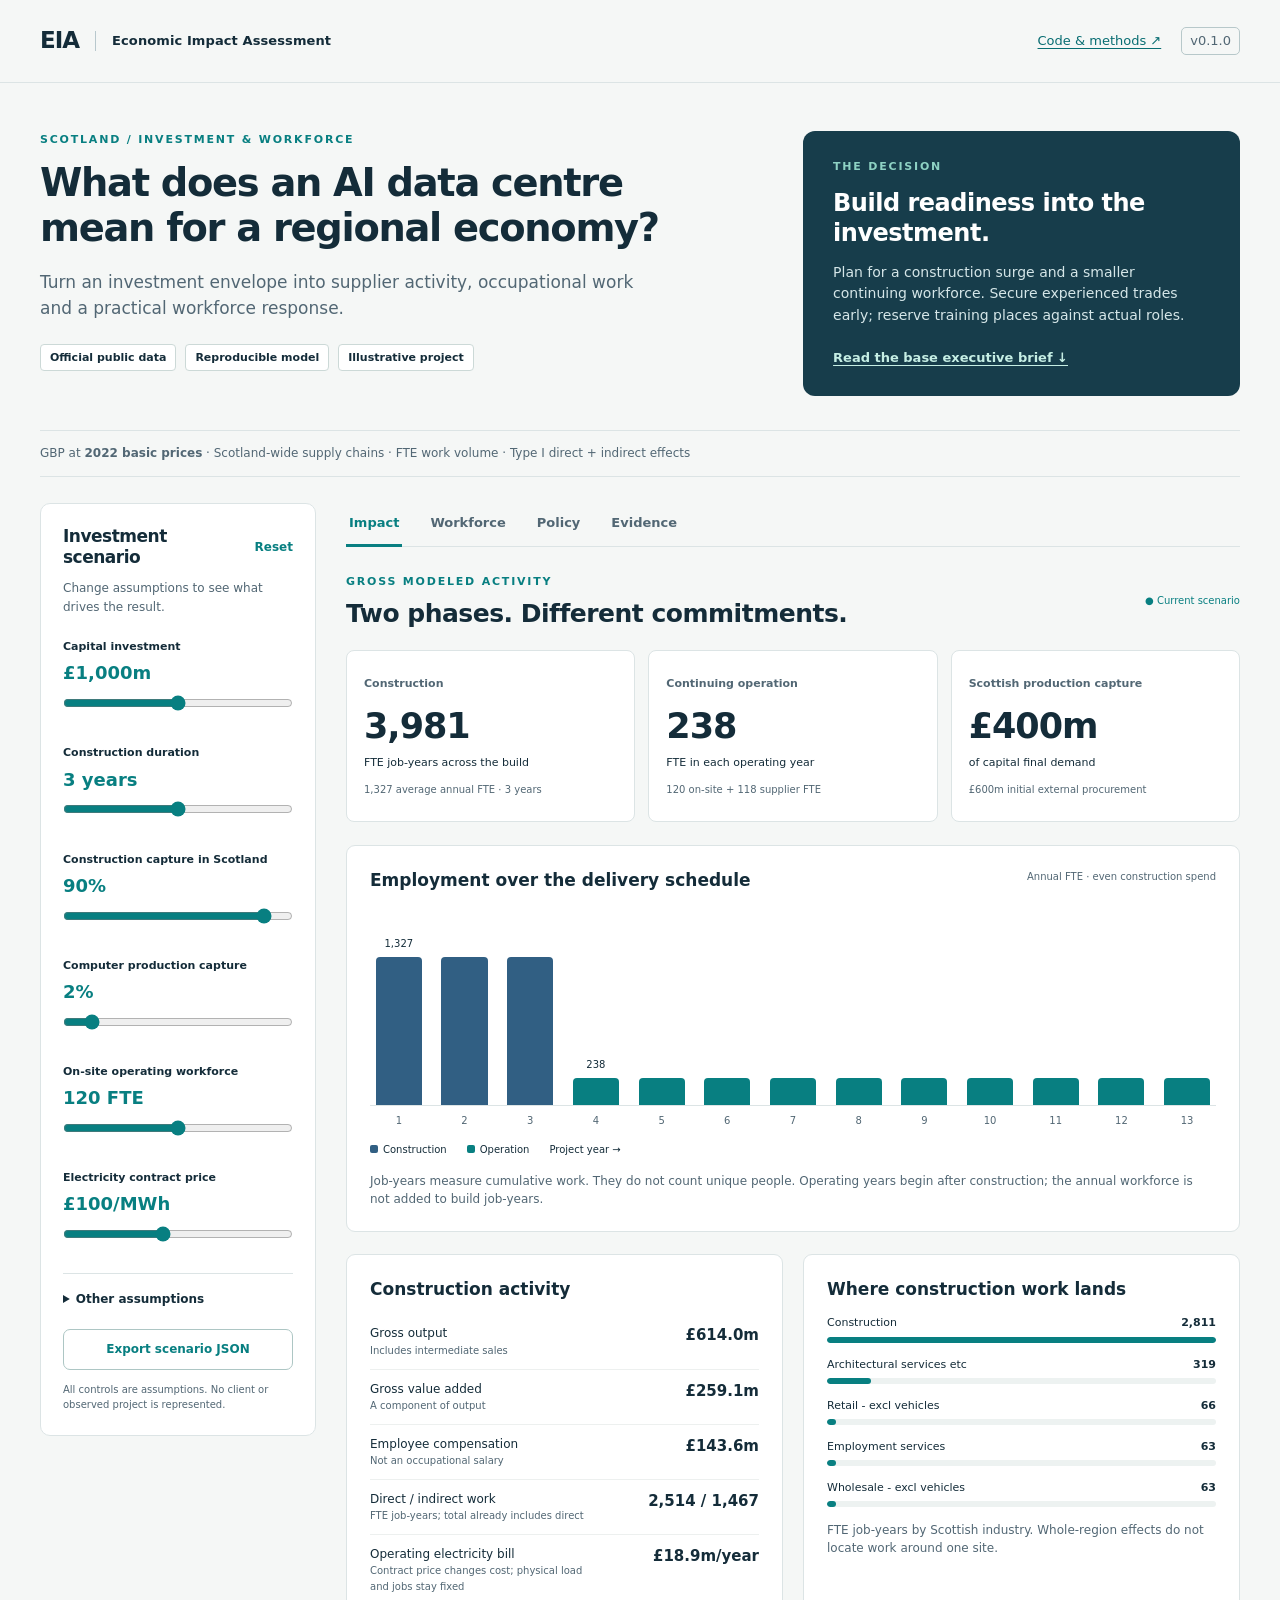
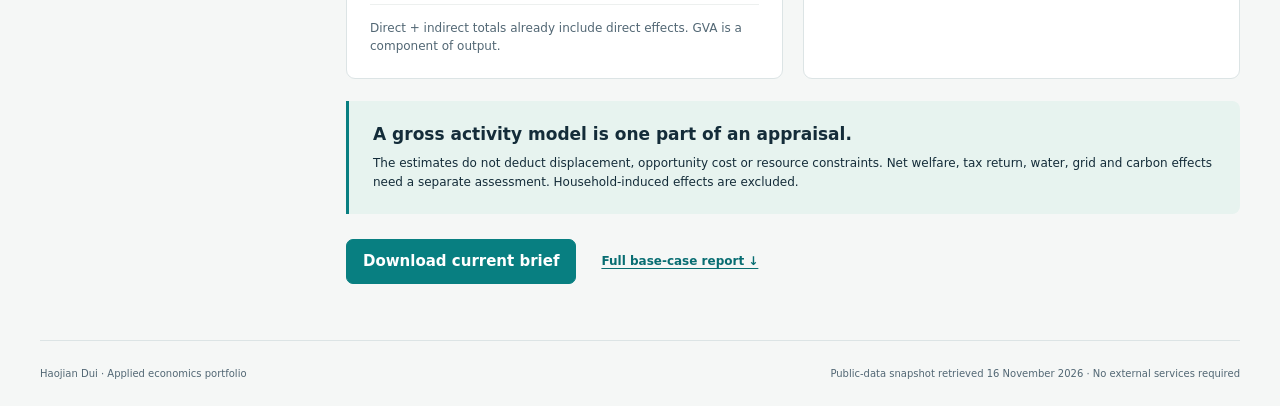
==== site/index.html @ d4bc923f "Build reproducible Scottish economic impact and workforce assessment" ====
<!doctype html>
<html lang="en"><head><meta charset="utf-8"><meta name="viewport" content="width=device-width,initial-scale=1"><meta name="description" content="Reproducible Scottish AI data-centre economic impact and workforce assessment, using official public data."><title>Economic Impact Assessment · Scotland</title><link rel="stylesheet" href="style.css"></head>
<body>
<a class="skip" href="#main">Skip to assessment</a>
<header><a class="brand" href="#">EIA<span>Economic Impact Assessment</span></a><div class="header-links"><a href="https://github.com/JoeDHJ/economic-impact-assessment">Code & methods ↗</a><span class="version">v0.1.0</span></div></header>
<main id="main">
<section class="hero"><div><p class="eyebrow">SCOTLAND / INVESTMENT & WORKFORCE</p><h1>What does an AI data centre<br>mean for a regional economy?</h1><p class="intro">Turn an investment envelope into supplier activity, occupational work and a practical workforce response.</p><div class="badges"><span>Official public data</span><span>Reproducible model</span><span>Illustrative project</span></div></div><aside class="hero-note"><p class="eyebrow">THE DECISION</p><h2>Build readiness into the investment.</h2><p>Plan for a construction surge and a smaller continuing workforce. Secure experienced trades early; reserve training places against actual roles.</p><a href="reports/executive-brief.md" download>Read the base executive brief ↓</a></aside></section>
<div class="context">GBP at <strong>2022 basic prices</strong> · Scotland-wide supply chains · FTE work volume · Type I direct + indirect effects</div>
<div class="layout"><aside class="controls"><div class="control-head"><h2>Investment scenario</h2><button id="reset" class="text-button">Reset</button></div><p>Change assumptions to see what drives the result.</p>
<label for="capital">Capital investment <output id="capital-value"></output></label><input id="capital" type="range" min="0" max="2000" step="50" value="1000">
<label for="years">Construction duration <output id="years-value"></output></label><input id="years" type="range" min="1" max="5" step="1" value="3">
<label for="capture">Construction capture in Scotland <output id="capture-value"></output></label><input id="capture" type="range" min="0" max="100" step="5" value="90">
<label for="equipment">Computer production capture <output id="equipment-value"></output></label><input id="equipment" type="range" min="0" max="20" step="1" value="2">
<label for="onsite">On-site operating workforce <output id="onsite-value"></output></label><input id="onsite" type="range" min="0" max="240" step="10" value="120">
<label for="power">Electricity contract price <output id="power-value"></output></label><input id="power" type="range" min="40" max="180" step="10" value="100">
<details><summary>Other assumptions</summary><p>Capital mix: 38% construction, 50% computers, 7% electrical equipment, 5% engineering. Electrical/engineering capture: 15%/75%.</p><p>20 MW IT load, PUE 1.2, 90% load factor. 80% Scottish electricity capture. £5m other annual procurement; £60,000 on-site compensation per FTE. 85% resident share.</p><p>Physical electricity output is valued at a fixed scenario £100/MWh in 2022 prices for the IO model. Contract-price changes alter the bill only, not physical generation or FTE.</p><p>Construction excludes separately purchased equipment. Capture concerns Scottish production, not supplier invoice address. The CLI accepts the full scenario.</p></details>
<button id="export-scenario" class="secondary">Export scenario JSON</button><small>All controls are assumptions. No client or observed project is represented.</small></aside>
<div class="workspace"><nav class="tabs" aria-label="Assessment views"><button id="tab-impact" class="active" data-view="impact" aria-selected="true">Impact</button><button id="tab-workforce" data-view="workforce" aria-selected="false">Workforce</button><button id="tab-policy" data-view="policy" aria-selected="false">Policy</button><button id="tab-evidence" data-view="evidence" aria-selected="false">Evidence</button></nav>
<section id="impact" class="view" aria-labelledby="tab-impact"><div class="section-title"><div><p class="eyebrow">GROSS MODELED ACTIVITY</p><h2>Two phases. Different commitments.</h2></div><span class="live">● Current scenario</span></div>
<div class="metrics" aria-live="polite"><article><span>Construction</span><strong id="build-jobs"></strong><p>FTE job-years across the build</p><small id="build-annual"></small></article><article><span>Continuing operation</span><strong id="op-jobs"></strong><p>FTE in each operating year</p><small id="op-split"></small></article><article><span>Scottish production capture</span><strong id="retained"></strong><p>of capital final demand</p><small id="external"></small></article></div>
<article class="panel"><div class="panel-heading"><h3>Employment over the delivery schedule</h3><span>Annual FTE · even construction spend</span></div><div id="timeline"></div><p class="chart-note">Job-years measure cumulative work. They do not count unique people. Operating years begin after construction; the annual workforce is not added to build job-years.</p></article>
<div class="two-panels"><article class="panel"><h3>Construction activity</h3><div id="effects"></div><p class="chart-note">Direct + indirect totals already include direct effects. GVA is a component of output.</p></article><article class="panel"><h3>Where construction work lands</h3><div id="industries"></div><p class="chart-note">FTE job-years by Scottish industry. Whole-region effects do not locate work around one site.</p></article></div>
<article class="callout"><h3>A gross activity model is one part of an appraisal.</h3><p>The estimates do not deduct displacement, opportunity cost or resource constraints. Net welfare, tax return, water, grid and carbon effects need a separate assessment. Household-induced effects are excluded.</p></article><div class="actions"><button id="export-brief">Download current brief</button><a href="reports/economic-impact-report.md" download>Full base-case report ↓</a></div></section>
<section id="workforce" class="view" aria-labelledby="tab-workforce" hidden><div class="section-title"><div><p class="eyebrow">OCCUPATIONS & SUPPLY</p><h2>Translate work volume into roles.</h2></div><button id="export-occupations" class="secondary">Download current CSV</button></div><div class="segmented"><button class="active" data-phase="construction">Construction</button><button data-phase="operation">Operation</button></div><p id="occupation-note"></p><div class="table-wrap"><table><caption class="sr-only">Largest occupational demand</caption><thead><tr><th>SOC2020 / Occupation</th><th id="occupation-unit">Annual average FTE</th><th>UK demand context, 2025</th></tr></thead><tbody id="occupations"></tbody></table></div><p class="chart-note" id="coverage"></p><article class="panel"><h3>Selected skills and wage context</h3><p id="wage-reference"></p><div class="table-wrap"><table><thead><tr><th>Linked SOC2020</th><th>Qualitative skill reference</th></tr></thead><tbody id="skill-references"></tbody></table></div><p class="chart-note">Tags are editorial summaries of official England career profiles, with related-role mappings marked. They are not validated skill scores. The linked occupation estimates are exported in occupation_skills.csv.</p></article><article class="panel"><h3>Actual Scottish training channels</h3><p>Modern Apprenticeships · financial year 2025/26</p><div class="table-wrap"><table><thead><tr><th>Framework</th><th>Starts</th><th>In training</th><th>Achievements</th></tr></thead><tbody id="supply"></tbody></table></div><p class="chart-note">Different cohorts. Achievers are generally already employed. These are observed training flows, not spare places or available recruits. They cannot be subtracted from FTE demand to infer a shortage.</p></article><article class="callout"><h3>Investigate trade-specific constraints early.</h3><p>In Scotland's Employer Skills Survey 2024, 60% of skilled-trade vacancies were hard to fill for skill reasons. The measure concerns surveyed vacancies in 2024; it does not quantify a shortage at this hypothetical site.</p><a href="https://www.gov.scot/publications/employer-skills-survey-2024-scotland/pages/skill-shortage-vacancies/">Read the official survey ↗</a></article></section>
<section id="policy" class="view" aria-labelledby="tab-policy" hidden><div class="section-title"><div><p class="eyebrow">DELIVERY OPTIONS</p><h2>Match the response to the deadline.</h2></div></div><p>Independent option scenarios target on-site roles. Costs, seats and project match rates are assumptions; the electrical completion input uses the published achievement/leaver ratio.</p><div id="policies"></div><article class="callout"><h3>Reserve capacity before commissioning.</h3><p>Confirm eligible workers, provider seats, competing projects and shift requirements. The options overlap in target roles and cannot be summed into a combined jobs claim. A training match is not a net additional job or a measured policy effect.</p></article><a href="https://github.com/JoeDHJ/economic-impact-assessment/blob/main/docs/policy-and-supply.md">Policy design and implementation gates ↗</a></section>
<section id="evidence" class="view" aria-labelledby="tab-evidence" hidden><div class="section-title"><div><p class="eyebrow">DATA & METHODS</p><h2>Inspect the chain from source to decision.</h2></div></div><div class="evidence-grid"><article class="panel"><span class="tag">Official estimates</span><h3>Scottish input-output accounts</h3><p>2022 domestic industry-by-industry table, 98 industries; published December 2025. Rows supply, columns purchase. Imports are excluded from domestic coefficients.</p><a href="https://www.gov.scot/publications/input-output-latest/">Source tables ↗</a></article><article class="panel"><span class="tag">Transferred staffing proxy</span><h3>UK occupation × industry</h3><p>Skills England 2025: SOC2020 workers in 18 broad SIC groups. Shares proxy Scottish FTE composition. Detailed industry and local differences remain unresolved.</p><a href="https://explore-education-statistics.service.gov.uk/find-statistics/occupations-in-demand/2025/explore">Staffing source ↗</a></article><article class="panel"><span class="tag">Observed counts</span><h3>Scottish training and skills</h3><p>SDS 2025/26 framework starts, training and achievements; Scottish Employer Skills Survey 2024 recruitment constraints. Provider spare capacity is not observed.</p><a href="https://www.skillsdevelopmentscotland.co.uk/media/josfrdus/modern-apprenticeship-supplementary-tables-quarter-4-2025-26.xlsx">Administrative tables ↗</a></article><article class="panel"><span class="tag">Scenario inputs</span><h3>Investment and operating plan</h3><p>Budget, production capture, duration, power use, on-site jobs and policy costs are explicit assumptions. No future nominal budget is mixed into 2022 prices.</p><button id="export-scenario-2" class="text-button">Download complete inputs ↓</button></article></div><article class="panel"><h3>Validated accounting</h3><p id="validation"></p><p class="formula">x = (I − A)<sup>−1</sup> f &nbsp; · &nbsp; FTE = e′x</p><p>The official Leontief inverse is stored multiplied by 1,000. Direct FTE coefficients are recovered from employment effects divided by employment multipliers. A zero-output tobacco sector has zero transactions and zero coefficients.</p><p>Operating purchases generate supplier activity; 120 base on-site FTE are a separate staffing input. The centre's own output is never multiplied and then added again.</p></article><div class="actions"><a class="button" href="https://github.com/JoeDHJ/economic-impact-assessment#reproduce-the-case">Run independently ↗</a><a href="https://github.com/JoeDHJ/economic-impact-assessment/blob/main/docs/employer-evidence.md">Employer requirements → artifacts ↗</a></div></section>
</div></div>
<footer><span>Haojian Dui · Applied economics portfolio</span><span>Public-data snapshot retrieved 16 November 2026 · No external services required</span></footer>
</main><script src="case-data.js"></script><script src="app.js"></script></body></html>
---- site/style.css ----
:root{--ink:#142c39;--muted:#526774;--line:#dce4e5;--paper:#f5f7f6;--teal:#087f81;--blue:#315f83;--pale:#e7f3ef;--amber:#a26322}*{box-sizing:border-box}body{margin:0;background:var(--paper);color:var(--ink);font:15px/1.55 system-ui,-apple-system,"Segoe UI",sans-serif}a{color:#086d72;text-underline-offset:3px}button,input{font:inherit}button,a{touch-action:manipulation}button{cursor:pointer;border:1px solid var(--teal);background:var(--teal);color:white;border-radius:7px;padding:10px 16px;font-weight:650}button:hover{filter:brightness(.94)}button:focus-visible,a:focus-visible,input:focus-visible,summary:focus-visible{outline:3px solid #c17a2c;outline-offset:3px}header{max-width:1440px;margin:auto;padding:23px 40px;display:flex;align-items:center;justify-content:space-between;border-bottom:1px solid var(--line)}.brand{font-size:23px;font-weight:850;letter-spacing:-1px;text-decoration:none;color:var(--ink);display:flex;align-items:center;gap:16px}.brand span{font-size:13px;letter-spacing:.1px;font-weight:600;padding-left:16px;border-left:1px solid #b8c8cd}.header-links{display:flex;gap:20px;align-items:center;font-size:13px}.version{border:1px solid #b7c8ca;padding:3px 8px;border-radius:5px;color:var(--muted)}main{max-width:1440px;margin:auto;padding:0 40px}.hero{padding:48px 0 34px;display:grid;grid-template-columns:1.6fr 1fr;gap:64px}.eyebrow{font-size:11px;letter-spacing:1.8px;font-weight:750;color:var(--teal);margin:0 0 13px}h1{font-size:clamp(28px,3vw,43px);line-height:1.17;letter-spacing:-1.3px;margin:0 0 18px}h2{font-size:24px;line-height:1.25;letter-spacing:-.5px;margin:0 0 12px}h3{font-size:17px;line-height:1.35;margin:0 0 14px}.intro{color:var(--muted);font-size:17px;max-width:620px;margin:0}.badges{display:flex;gap:9px;flex-wrap:wrap;margin-top:23px}.badges span{font-size:11px;font-weight:650;border:1px solid #ccd9d7;background:white;padding:4px 9px;border-radius:4px}.hero-note{background:#173d4b;color:#fff;border-radius:12px;padding:27px 30px;align-self:start}.hero-note .eyebrow{color:#8ed2c4}.hero-note h2{font-size:24px;max-width:330px}.hero-note p:not(.eyebrow){font-size:14px;color:#d5e6e8;margin-bottom:19px}.hero-note a{color:#c5eee4;font-size:13px;font-weight:650}.context{padding:13px 0;border-top:1px solid var(--line);border-bottom:1px solid var(--line);color:var(--muted);font-size:12px}.layout{display:grid;grid-template-columns:276px minmax(0,1fr);gap:30px;padding-top:26px;align-items:start}.controls{background:#fff;border:1px solid var(--line);padding:22px;border-radius:10px;position:sticky;top:16px}.control-head{display:flex;justify-content:space-between;align-items:center;gap:8px}.control-head h2{font-size:17px;margin:0}.controls p{font-size:12px;color:var(--muted);margin:11px 0 20px}.text-button{border:0;background:none;color:var(--teal);padding:0;font-size:12px}.controls label{display:block;font-size:11px;font-weight:650;margin-top:22px}.controls output{display:block;color:var(--teal);font-size:18px;font-weight:750;margin:4px 0}.controls input{width:100%;accent-color:var(--teal);height:24px;cursor:pointer;margin:0}.controls details{font-size:12px;margin-top:20px;border-top:1px solid var(--line);padding-top:16px}.controls details p{margin:10px 0}.controls summary{font-weight:650;cursor:pointer}.controls small{display:block;color:var(--muted);font-size:10px;margin-top:12px}.controls .secondary{width:100%;font-size:12px;margin-top:20px}.secondary{background:#fff;color:var(--teal);font-size:12px;border-color:#adc6c4}.tabs{display:flex;border-bottom:1px solid var(--line);gap:25px;margin-bottom:26px}.tabs button{border:0;border-radius:0;padding:10px 3px 13px;background:none;color:var(--muted);font-size:13px;position:relative}.tabs button.active{color:var(--teal)}.tabs .active:after{content:"";position:absolute;height:3px;background:var(--teal);bottom:-1px;left:0;right:0}.section-title{display:flex;justify-content:space-between;align-items:center;gap:20px;margin-bottom:21px}.section-title .eyebrow{margin-bottom:8px}.section-title h2{margin:0;font-size:25px}.live{color:var(--teal);font-size:10px;white-space:nowrap}.metrics{display:grid;grid-template-columns:repeat(3,minmax(0,1fr));gap:13px;margin-bottom:23px}.metrics article{padding:20px 17px;border:1px solid var(--line);border-radius:8px;background:#fff;min-height:166px}.metrics span{font-size:11px;font-weight:650;color:var(--muted)}.metrics strong{display:block;font-size:35px;line-height:1.2;letter-spacing:-1px;margin:11px 0 7px}.metrics p{font-size:11px;margin:0 0 6px}.metrics small{font-size:10px;color:var(--muted)}.panel{background:#fff;border:1px solid var(--line);border-radius:9px;padding:23px;margin-bottom:22px}.panel-heading{display:flex;align-items:start;justify-content:space-between;gap:15px}.panel-heading span{font-size:10px;color:var(--muted)}.chart-note{font-size:11px;line-height:1.5;color:var(--muted);margin:14px 0 0}.two-panels{display:grid;grid-template-columns:1fr 1fr;gap:20px}.callout{border-left:3px solid var(--teal);background:var(--pale);padding:22px 24px;margin-bottom:25px;border-radius:0 8px 8px 0}.callout h3{margin-bottom:8px}.callout p,.callout a{font-size:12px;margin:0}.actions{display:flex;align-items:center;gap:25px;flex-wrap:wrap;margin:12px 0 30px}.actions a{font-size:12px;font-weight:650}.button{background:var(--teal);color:white;border-radius:7px;padding:11px 18px;text-decoration:none}.timeline{height:200px;display:flex;gap:8px;align-items:end;padding-top:25px;border-bottom:1px solid var(--line)}.time-col{flex:1;min-width:0;height:100%;display:flex;flex-direction:column;justify-content:end;align-items:center;position:relative}.time-bar{width:80%;max-width:48px;background:var(--teal);border-radius:4px 4px 0 0;min-height:1px;position:relative}.time-bar.build{background:var(--blue)}.time-bar span{font-size:10px;position:absolute;top:-21px;left:50%;transform:translateX(-50%);color:var(--ink)}.year-labels{display:flex;gap:8px}.year-labels span{flex:1;text-align:center;font-size:10px;color:var(--muted);padding-top:7px}.legend{display:flex;gap:20px;font-size:10px;margin-top:14px}.legend b{height:8px;width:8px;display:inline-block;margin-right:5px;background:var(--teal);border-radius:2px}.legend .build{background:var(--blue)}.effect-row{display:grid;grid-template-columns:1.3fr 1fr;gap:10px;border-bottom:1px solid #edf0ef;padding:10px 0;font-size:12px}.effect-row strong{text-align:right;font-size:15px}.effect-row small{display:block;color:var(--muted);font-size:10px}.industry-row{margin:13px 0}.bar-label{display:flex;justify-content:space-between;gap:15px;font-size:11px;margin-bottom:5px}.bar-track{height:6px;background:#edf2f1;border-radius:5px;overflow:hidden}.bar-track span{display:block;height:100%;background:var(--teal);border-radius:5px}.table-wrap{overflow-x:auto}table{width:100%;border-collapse:collapse;font-size:12px;text-align:left}th{font-size:10px;color:var(--muted);font-weight:700;border-bottom:1px solid #b8c9c9;padding:12px 10px 12px 0}td{padding:13px 10px 13px 0;border-bottom:1px solid #e6eceb;vertical-align:top}td:nth-child(2),th:nth-child(2){text-align:right}td:last-child{padding-right:0}.soc{font-size:10px;color:var(--muted);display:block;margin-top:4px}.demand{font-size:10px;white-space:nowrap;padding:3px 6px;background:#edf2f1;border-radius:4px;display:inline-block}.demand.critical{background:#fff0dc;color:#86521d}.segmented{display:flex;gap:4px;margin-bottom:20px}.segmented button{font-size:12px;background:#fff;color:var(--muted);border:1px solid var(--line);padding:7px 12px}.segmented .active{background:var(--ink);color:white}.view>p{font-size:13px;color:var(--muted)}#supply td{font-size:11px}.policy-card{padding:23px;border:1px solid var(--line);border-radius:9px;background:#fff;margin:20px 0}.policy-card .policy-head{display:flex;justify-content:space-between;gap:20px}.policy-card .policy-grid{display:grid;grid-template-columns:repeat(3,1fr);margin:15px 0 10px;gap:15px}.policy-grid strong{display:block;font-size:24px}.policy-grid span{font-size:10px;color:var(--muted)}.policy-card p{font-size:11px;color:var(--muted)}.tag{display:inline-block;background:#e8f2ef;color:#176862;padding:3px 7px;border-radius:4px;font-size:10px;font-weight:650}.tag.late{background:#fff0dc;color:#86521d}.evidence-grid{display:grid;grid-template-columns:1fr 1fr;gap:20px}.evidence-grid .panel{margin:0}.evidence-grid p,.panel>p{font-size:12px;color:var(--muted)}.evidence-grid a{font-size:11px}.evidence-grid h3{margin-top:14px}.evidence-grid{margin-bottom:22px}.formula{font-family:Georgia,serif;font-size:24px!important;background:#edf4f2;color:var(--ink)!important;padding:17px;border-radius:6px}footer{border-top:1px solid var(--line);padding:25px 0;margin-top:26px;display:flex;justify-content:space-between;gap:20px;font-size:10px;color:var(--muted)}[hidden]{display:none!important}.sr-only,.skip:not(:focus){position:absolute;width:1px;height:1px;overflow:hidden;clip:rect(0,0,0,0)}.skip:focus{position:fixed;top:10px;left:10px;background:white;padding:10px;z-index:5}
@media(min-width:1500px){.hero{padding-top:55px}}@media(max-width:1050px){header{padding:20px 25px}main{padding:0 25px}.hero{gap:30px}.layout{grid-template-columns:240px minmax(0,1fr);gap:22px}.metrics{gap:8px}.metrics article{padding:17px 12px}.metrics strong{font-size:29px}.two-panels{grid-template-columns:1fr}.section-title h2{font-size:22px}.live{display:none}}@media(max-width:760px){header{padding:17px 20px}.brand span{display:none}.header-links{gap:10px;font-size:11px}main{padding:0 20px}.hero{grid-template-columns:1fr;padding-top:30px;gap:25px}.hero h1 br{display:none}h1{font-size:34px}.hero-note{padding:24px}.hero-note h2{max-width:none}.context{font-size:10px}.layout{grid-template-columns:1fr;gap:25px}.controls{position:static;padding:20px;display:grid;grid-template-columns:1fr 1fr;column-gap:24px}.control-head,.controls>p,.controls details,.controls .secondary,.controls>small{grid-column:1/-1}.controls label,.controls input{grid-column:1/-1}.controls label{margin-top:16px}.controls output{display:inline;font-size:15px;float:right;margin:0}.tabs{gap:27px}.section-title{align-items:start}.section-title h2{font-size:23px}.metrics{grid-template-columns:1fr}.metrics article{padding:17px 20px;min-height:120px}.metrics strong{font-size:33px}.metrics p{font-size:12px}.panel{padding:20px}.panel-heading{flex-direction:column;gap:0}.timeline{gap:4px;height:170px}.time-bar span{font-size:9px}.year-labels{gap:4px}.evidence-grid{grid-template-columns:1fr}.policy-card .policy-grid{grid-template-columns:1fr 1fr}.policy-card .policy-head{flex-direction:column;gap:0}.section-title .secondary{max-width:110px;padding:7px}.table-wrap table{min-width:460px}footer{flex-direction:column;gap:6px}}
.workspace,.view{min-width:0}.table-wrap{max-width:100%}
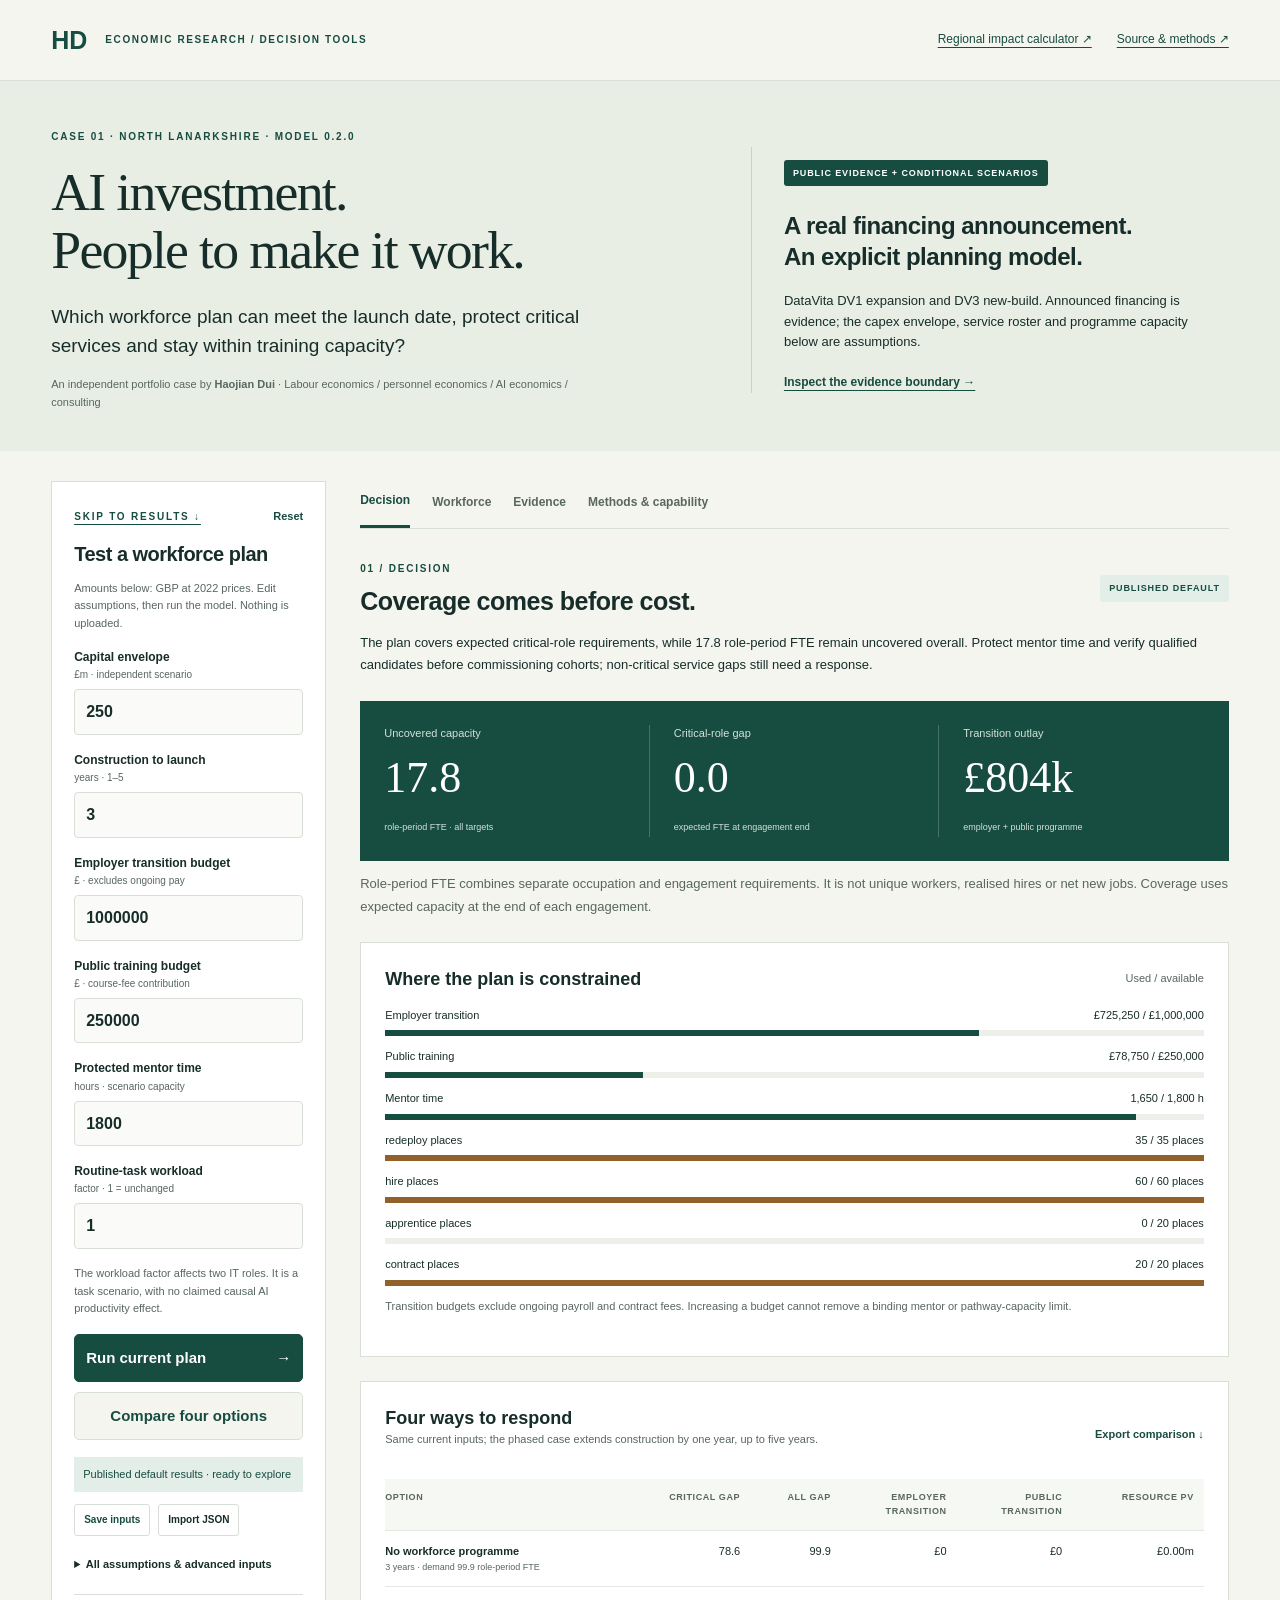
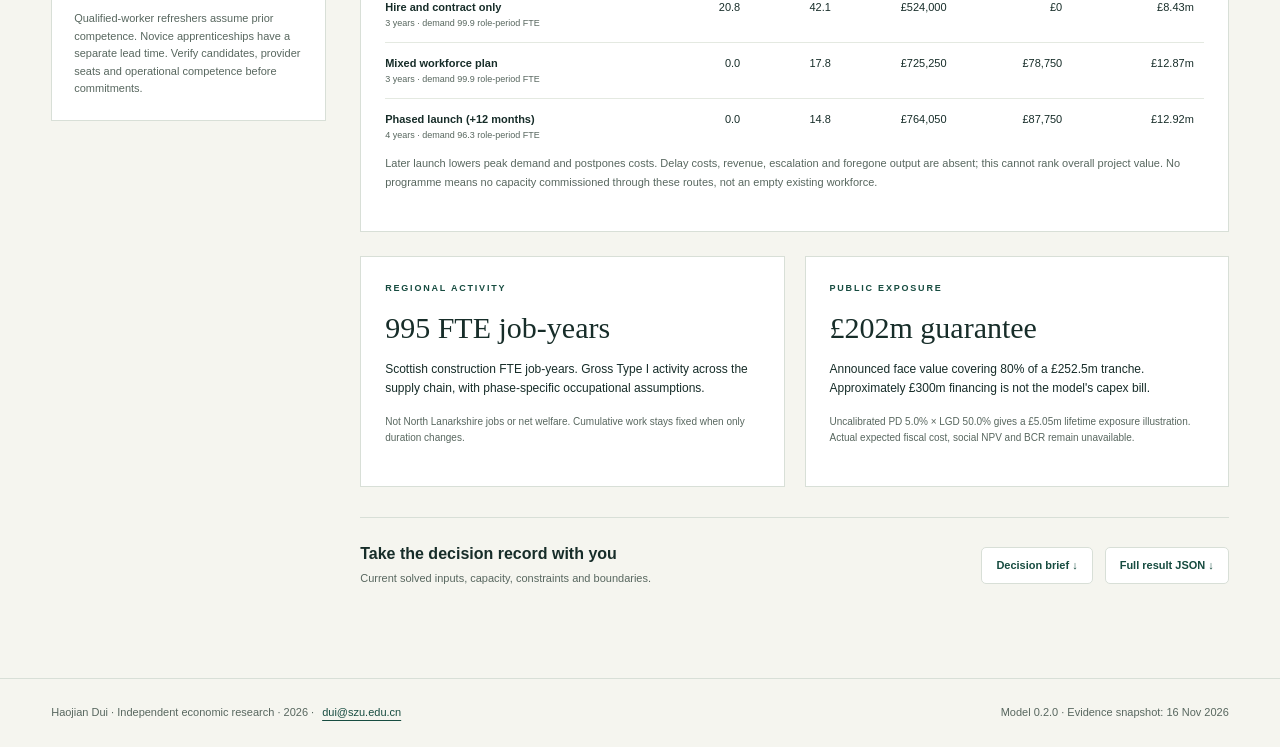
==== commit 864ad225: "Build evidence-led workforce decision workspace for AI investment" ====
--- a/site/index.html
+++ b/site/index.html
@@ -1,29 +1,562 @@
 <!doctype html>
-<html lang="en"><head><meta charset="utf-8"><meta name="viewport" content="width=device-width,initial-scale=1"><meta name="description" content="Reproducible Scottish AI data-centre economic impact and workforce assessment, using official public data."><title>Economic Impact Assessment · Scotland</title><link rel="stylesheet" href="style.css"></head>
-<body>
-<a class="skip" href="#main">Skip to assessment</a>
-<header><a class="brand" href="#">EIA<span>Economic Impact Assessment</span></a><div class="header-links"><a href="https://github.com/JoeDHJ/economic-impact-assessment">Code & methods ↗</a><span class="version">v0.1.0</span></div></header>
-<main id="main">
-<section class="hero"><div><p class="eyebrow">SCOTLAND / INVESTMENT & WORKFORCE</p><h1>What does an AI data centre<br>mean for a regional economy?</h1><p class="intro">Turn an investment envelope into supplier activity, occupational work and a practical workforce response.</p><div class="badges"><span>Official public data</span><span>Reproducible model</span><span>Illustrative project</span></div></div><aside class="hero-note"><p class="eyebrow">THE DECISION</p><h2>Build readiness into the investment.</h2><p>Plan for a construction surge and a smaller continuing workforce. Secure experienced trades early; reserve training places against actual roles.</p><a href="reports/executive-brief.md" download>Read the base executive brief ↓</a></aside></section>
-<div class="context">GBP at <strong>2022 basic prices</strong> · Scotland-wide supply chains · FTE work volume · Type I direct + indirect effects</div>
-<div class="layout"><aside class="controls"><div class="control-head"><h2>Investment scenario</h2><button id="reset" class="text-button">Reset</button></div><p>Change assumptions to see what drives the result.</p>
-<label for="capital">Capital investment <output id="capital-value"></output></label><input id="capital" type="range" min="0" max="2000" step="50" value="1000">
-<label for="years">Construction duration <output id="years-value"></output></label><input id="years" type="range" min="1" max="5" step="1" value="3">
-<label for="capture">Construction capture in Scotland <output id="capture-value"></output></label><input id="capture" type="range" min="0" max="100" step="5" value="90">
-<label for="equipment">Computer production capture <output id="equipment-value"></output></label><input id="equipment" type="range" min="0" max="20" step="1" value="2">
-<label for="onsite">On-site operating workforce <output id="onsite-value"></output></label><input id="onsite" type="range" min="0" max="240" step="10" value="120">
-<label for="power">Electricity contract price <output id="power-value"></output></label><input id="power" type="range" min="40" max="180" step="10" value="100">
-<details><summary>Other assumptions</summary><p>Capital mix: 38% construction, 50% computers, 7% electrical equipment, 5% engineering. Electrical/engineering capture: 15%/75%.</p><p>20 MW IT load, PUE 1.2, 90% load factor. 80% Scottish electricity capture. £5m other annual procurement; £60,000 on-site compensation per FTE. 85% resident share.</p><p>Physical electricity output is valued at a fixed scenario £100/MWh in 2022 prices for the IO model. Contract-price changes alter the bill only, not physical generation or FTE.</p><p>Construction excludes separately purchased equipment. Capture concerns Scottish production, not supplier invoice address. The CLI accepts the full scenario.</p></details>
-<button id="export-scenario" class="secondary">Export scenario JSON</button><small>All controls are assumptions. No client or observed project is represented.</small></aside>
-<div class="workspace"><nav class="tabs" aria-label="Assessment views"><button id="tab-impact" class="active" data-view="impact" aria-selected="true">Impact</button><button id="tab-workforce" data-view="workforce" aria-selected="false">Workforce</button><button id="tab-policy" data-view="policy" aria-selected="false">Policy</button><button id="tab-evidence" data-view="evidence" aria-selected="false">Evidence</button></nav>
-<section id="impact" class="view" aria-labelledby="tab-impact"><div class="section-title"><div><p class="eyebrow">GROSS MODELED ACTIVITY</p><h2>Two phases. Different commitments.</h2></div><span class="live">● Current scenario</span></div>
-<div class="metrics" aria-live="polite"><article><span>Construction</span><strong id="build-jobs"></strong><p>FTE job-years across the build</p><small id="build-annual"></small></article><article><span>Continuing operation</span><strong id="op-jobs"></strong><p>FTE in each operating year</p><small id="op-split"></small></article><article><span>Scottish production capture</span><strong id="retained"></strong><p>of capital final demand</p><small id="external"></small></article></div>
-<article class="panel"><div class="panel-heading"><h3>Employment over the delivery schedule</h3><span>Annual FTE · even construction spend</span></div><div id="timeline"></div><p class="chart-note">Job-years measure cumulative work. They do not count unique people. Operating years begin after construction; the annual workforce is not added to build job-years.</p></article>
-<div class="two-panels"><article class="panel"><h3>Construction activity</h3><div id="effects"></div><p class="chart-note">Direct + indirect totals already include direct effects. GVA is a component of output.</p></article><article class="panel"><h3>Where construction work lands</h3><div id="industries"></div><p class="chart-note">FTE job-years by Scottish industry. Whole-region effects do not locate work around one site.</p></article></div>
-<article class="callout"><h3>A gross activity model is one part of an appraisal.</h3><p>The estimates do not deduct displacement, opportunity cost or resource constraints. Net welfare, tax return, water, grid and carbon effects need a separate assessment. Household-induced effects are excluded.</p></article><div class="actions"><button id="export-brief">Download current brief</button><a href="reports/economic-impact-report.md" download>Full base-case report ↓</a></div></section>
-<section id="workforce" class="view" aria-labelledby="tab-workforce" hidden><div class="section-title"><div><p class="eyebrow">OCCUPATIONS & SUPPLY</p><h2>Translate work volume into roles.</h2></div><button id="export-occupations" class="secondary">Download current CSV</button></div><div class="segmented"><button class="active" data-phase="construction">Construction</button><button data-phase="operation">Operation</button></div><p id="occupation-note"></p><div class="table-wrap"><table><caption class="sr-only">Largest occupational demand</caption><thead><tr><th>SOC2020 / Occupation</th><th id="occupation-unit">Annual average FTE</th><th>UK demand context, 2025</th></tr></thead><tbody id="occupations"></tbody></table></div><p class="chart-note" id="coverage"></p><article class="panel"><h3>Selected skills and wage context</h3><p id="wage-reference"></p><div class="table-wrap"><table><thead><tr><th>Linked SOC2020</th><th>Qualitative skill reference</th></tr></thead><tbody id="skill-references"></tbody></table></div><p class="chart-note">Tags are editorial summaries of official England career profiles, with related-role mappings marked. They are not validated skill scores. The linked occupation estimates are exported in occupation_skills.csv.</p></article><article class="panel"><h3>Actual Scottish training channels</h3><p>Modern Apprenticeships · financial year 2025/26</p><div class="table-wrap"><table><thead><tr><th>Framework</th><th>Starts</th><th>In training</th><th>Achievements</th></tr></thead><tbody id="supply"></tbody></table></div><p class="chart-note">Different cohorts. Achievers are generally already employed. These are observed training flows, not spare places or available recruits. They cannot be subtracted from FTE demand to infer a shortage.</p></article><article class="callout"><h3>Investigate trade-specific constraints early.</h3><p>In Scotland's Employer Skills Survey 2024, 60% of skilled-trade vacancies were hard to fill for skill reasons. The measure concerns surveyed vacancies in 2024; it does not quantify a shortage at this hypothetical site.</p><a href="https://www.gov.scot/publications/employer-skills-survey-2024-scotland/pages/skill-shortage-vacancies/">Read the official survey ↗</a></article></section>
-<section id="policy" class="view" aria-labelledby="tab-policy" hidden><div class="section-title"><div><p class="eyebrow">DELIVERY OPTIONS</p><h2>Match the response to the deadline.</h2></div></div><p>Independent option scenarios target on-site roles. Costs, seats and project match rates are assumptions; the electrical completion input uses the published achievement/leaver ratio.</p><div id="policies"></div><article class="callout"><h3>Reserve capacity before commissioning.</h3><p>Confirm eligible workers, provider seats, competing projects and shift requirements. The options overlap in target roles and cannot be summed into a combined jobs claim. A training match is not a net additional job or a measured policy effect.</p></article><a href="https://github.com/JoeDHJ/economic-impact-assessment/blob/main/docs/policy-and-supply.md">Policy design and implementation gates ↗</a></section>
-<section id="evidence" class="view" aria-labelledby="tab-evidence" hidden><div class="section-title"><div><p class="eyebrow">DATA & METHODS</p><h2>Inspect the chain from source to decision.</h2></div></div><div class="evidence-grid"><article class="panel"><span class="tag">Official estimates</span><h3>Scottish input-output accounts</h3><p>2022 domestic industry-by-industry table, 98 industries; published December 2025. Rows supply, columns purchase. Imports are excluded from domestic coefficients.</p><a href="https://www.gov.scot/publications/input-output-latest/">Source tables ↗</a></article><article class="panel"><span class="tag">Transferred staffing proxy</span><h3>UK occupation × industry</h3><p>Skills England 2025: SOC2020 workers in 18 broad SIC groups. Shares proxy Scottish FTE composition. Detailed industry and local differences remain unresolved.</p><a href="https://explore-education-statistics.service.gov.uk/find-statistics/occupations-in-demand/2025/explore">Staffing source ↗</a></article><article class="panel"><span class="tag">Observed counts</span><h3>Scottish training and skills</h3><p>SDS 2025/26 framework starts, training and achievements; Scottish Employer Skills Survey 2024 recruitment constraints. Provider spare capacity is not observed.</p><a href="https://www.skillsdevelopmentscotland.co.uk/media/josfrdus/modern-apprenticeship-supplementary-tables-quarter-4-2025-26.xlsx">Administrative tables ↗</a></article><article class="panel"><span class="tag">Scenario inputs</span><h3>Investment and operating plan</h3><p>Budget, production capture, duration, power use, on-site jobs and policy costs are explicit assumptions. No future nominal budget is mixed into 2022 prices.</p><button id="export-scenario-2" class="text-button">Download complete inputs ↓</button></article></div><article class="panel"><h3>Validated accounting</h3><p id="validation"></p><p class="formula">x = (I − A)<sup>−1</sup> f &nbsp; · &nbsp; FTE = e′x</p><p>The official Leontief inverse is stored multiplied by 1,000. Direct FTE coefficients are recovered from employment effects divided by employment multipliers. A zero-output tobacco sector has zero transactions and zero coefficients.</p><p>Operating purchases generate supplier activity; 120 base on-site FTE are a separate staffing input. The centre's own output is never multiplied and then added again.</p></article><div class="actions"><a class="button" href="https://github.com/JoeDHJ/economic-impact-assessment#reproduce-the-case">Run independently ↗</a><a href="https://github.com/JoeDHJ/economic-impact-assessment/blob/main/docs/employer-evidence.md">Employer requirements → artifacts ↗</a></div></section>
-</div></div>
-<footer><span>Haojian Dui · Applied economics portfolio</span><span>Public-data snapshot retrieved 16 November 2026 · No external services required</span></footer>
-</main><script src="case-data.js"></script><script src="app.js"></script></body></html>
+<html lang="en">
+  <head>
+    <meta charset="utf-8" />
+    <meta name="viewport" content="width=device-width,initial-scale=1" />
+    <meta
+      name="description"
+      content="An evidence-led AI infrastructure workforce decision case by economist Haojian Dui."
+    />
+    <title>AI Investment & Workforce | Haojian Dui</title>
+    <link rel="stylesheet" href="workspace.css" />
+  </head>
+  <body>
+    <a class="skip" href="#main">Skip to results</a>
+    <header>
+      <a class="brand" href="./"
+        >HD <span>ECONOMIC RESEARCH / DECISION TOOLS</span></a
+      >
+      <div class="header-links">
+        <a href="impact.html">Regional impact calculator ↗</a
+        ><a href="https://github.com/JoeDHJ/economic-impact-assessment"
+          >Source & methods ↗</a
+        >
+      </div>
+    </header>
+    <section class="hero">
+      <div>
+        <p class="eyebrow">CASE 01 · NORTH LANARKSHIRE · MODEL 0.2.0</p>
+        <h1>AI investment.<br />People to make it work.</h1>
+        <p class="intro">
+          Which workforce plan can meet the launch date, protect critical
+          services and stay within training capacity?
+        </p>
+        <p class="byline">
+          An independent portfolio case by <strong>Haojian Dui</strong> · Labour
+          economics / personnel economics / AI economics / consulting
+        </p>
+      </div>
+      <aside class="case-note">
+        <span class="pill">PUBLIC EVIDENCE + CONDITIONAL SCENARIOS</span>
+        <h2>A real financing announcement.<br />An explicit planning model.</h2>
+        <p>
+          DataVita DV1 expansion and DV3 new-build. Announced financing is
+          evidence; the capex envelope, service roster and programme capacity
+          below are assumptions.
+        </p>
+        <a href="#evidence" data-go="evidence"
+          >Inspect the evidence boundary →</a
+        >
+      </aside>
+    </section>
+    <div class="layout">
+      <aside class="controls" aria-label="Scenario inputs">
+        <div class="control-title">
+          <a class="eyebrow" href="#main">SKIP TO RESULTS ↓</a
+          ><button id="reset" class="text-button">Reset</button>
+        </div>
+        <h2>Test a workforce plan</h2>
+        <p class="small">
+          Amounts below: GBP at 2022 prices. Edit assumptions, then run the
+          model. Nothing is uploaded.
+        </p>
+        <form id="inputs">
+          <label
+            >Capital envelope <span>£m · independent scenario</span
+            ><input
+              id="capital"
+              type="number"
+              min="0"
+              max="100000"
+              step="any"
+              required /></label
+          ><label
+            >Construction to launch <span>years · 1–5</span
+            ><input
+              id="years"
+              type="number"
+              min="1"
+              max="5"
+              step="1"
+              required /></label
+          ><label
+            >Employer transition budget <span>£ · excludes ongoing pay</span
+            ><input
+              id="employer"
+              type="number"
+              min="0"
+              max="100000000"
+              step="any"
+              required /></label
+          ><label
+            >Public training budget <span>£ · course-fee contribution</span
+            ><input
+              id="public"
+              type="number"
+              min="0"
+              max="100000000"
+              step="any"
+              required /></label
+          ><label
+            >Protected mentor time <span>hours · scenario capacity</span
+            ><input
+              id="mentor"
+              type="number"
+              min="0"
+              max="1000000"
+              step="any"
+              required /></label
+          ><label
+            >Routine-task workload <span>factor · 1 = unchanged</span
+            ><input
+              id="routine"
+              type="number"
+              min="0.25"
+              max="2"
+              step="any"
+              required
+          /></label>
+          <p class="small">
+            The workload factor affects two IT roles. It is a task scenario,
+            with no claimed causal AI productivity effect.
+          </p>
+          <button id="run" type="submit" class="primary">
+            Run current plan <span>→</span></button
+          ><button id="compare" type="button" class="secondary">
+            Compare four options
+          </button>
+        </form>
+        <p id="status" role="status" aria-live="polite">
+          Published default results · ready to explore
+        </p>
+        <div class="file-actions">
+          <button id="save">Save inputs</button
+          ><label class="file-button" for="import">Import JSON</label
+          ><input
+            type="file"
+            id="import"
+            accept=".json,application/json"
+            hidden
+          />
+        </div>
+        <details>
+          <summary>All assumptions & advanced inputs</summary>
+          <p class="small">
+            Edit the complete schema: tasks, wages, phase shares, success,
+            attrition and capacities. Validate when applying.
+          </p>
+          <textarea
+            id="advanced"
+            aria-label="Complete workforce assumptions JSON"
+            spellcheck="false"
+          ></textarea
+          ><button id="apply">Apply complete inputs</button>
+        </details>
+        <p class="small footer-note">
+          Qualified-worker refreshers assume prior competence. Novice
+          apprenticeships have a separate lead time. Verify candidates, provider
+          seats and operational competence before commitments.
+        </p>
+      </aside>
+      <main id="main">
+        <nav class="tabs" aria-label="Analysis views">
+          <button data-view="decision" aria-current="page">Decision</button
+          ><button data-view="workforce">Workforce</button
+          ><button data-view="evidence">Evidence</button
+          ><button data-view="method">Methods & capability</button>
+        </nav>
+        <section id="decision" class="view">
+          <div class="section-heading">
+            <div>
+              <p class="eyebrow">01 / DECISION</p>
+              <h2>Coverage comes before cost.</h2>
+            </div>
+            <span id="result-label" class="pill light">PUBLISHED DEFAULT</span>
+          </div>
+          <p id="recommendation" class="recommendation"></p>
+          <div class="metrics">
+            <article>
+              <span>Uncovered capacity</span><strong id="gap">—</strong
+              ><small>role-period FTE · all targets</small>
+            </article>
+            <article>
+              <span>Critical-role gap</span><strong id="critical">—</strong
+              ><small>expected FTE at engagement end</small>
+            </article>
+            <article>
+              <span>Transition outlay</span><strong id="cost">—</strong
+              ><small>employer + public programme</small>
+            </article>
+          </div>
+          <p class="boundary">
+            Role-period FTE combines separate occupation and engagement
+            requirements. It is not unique workers, realised hires or net new
+            jobs. Coverage uses expected capacity at the end of each engagement.
+          </p>
+          <div class="panel">
+            <div class="section-heading">
+              <h3>Where the plan is constrained</h3>
+              <span class="small">Used / available</span>
+            </div>
+            <div id="resources"></div>
+            <p class="small">
+              Transition budgets exclude ongoing payroll and contract fees.
+              Increasing a budget cannot remove a binding mentor or
+              pathway-capacity limit.
+            </p>
+          </div>
+          <div class="panel">
+            <div class="section-heading">
+              <div>
+                <h3>Four ways to respond</h3>
+                <p id="comparison-note" class="small"></p>
+              </div>
+              <button id="export-options" class="text-button">
+                Export comparison ↓
+              </button>
+            </div>
+            <div class="table-scroll">
+              <table>
+                <caption class="sr-only">
+                  Conditional options; gaps in role-period FTE, costs in GBP
+                  2022
+                </caption>
+                <thead>
+                  <tr>
+                    <th>Option</th>
+                    <th>Critical gap</th>
+                    <th>All gap</th>
+                    <th>Employer<br />transition</th>
+                    <th>Public<br />transition</th>
+                    <th>Resource PV</th>
+                  </tr>
+                </thead>
+                <tbody id="options"></tbody>
+              </table>
+            </div>
+            <p class="boundary">
+              Later launch lowers peak demand and postpones costs. Delay costs,
+              revenue, escalation and foregone output are absent; this cannot
+              rank overall project value. No programme means no capacity
+              commissioned through these routes, not an empty existing
+              workforce.
+            </p>
+          </div>
+          <div class="ledger-grid">
+            <article class="panel">
+              <p class="eyebrow">REGIONAL ACTIVITY</p>
+              <h3 id="jobyears">—</h3>
+              <p>
+                Scottish construction FTE job-years. Gross Type I activity
+                across the supply chain, with phase-specific occupational
+                assumptions.
+              </p>
+              <p class="small">
+                Not North Lanarkshire jobs or net welfare. Cumulative work stays
+                fixed when only duration changes.
+              </p>
+            </article>
+            <article class="panel">
+              <p class="eyebrow">PUBLIC EXPOSURE</p>
+              <h3>£202m guarantee</h3>
+              <p>
+                Announced face value covering 80% of a £252.5m tranche.
+                Approximately £300m financing is not the model's capex bill.
+              </p>
+              <p id="guarantee" class="small"></p>
+            </article>
+          </div>
+          <div class="exports">
+            <div>
+              <h3>Take the decision record with you</h3>
+              <p class="small">
+                Current solved inputs, capacity, constraints and boundaries.
+              </p>
+            </div>
+            <button id="export-report">Decision brief ↓</button
+            ><button id="export-result">Full result JSON ↓</button>
+          </div>
+        </section>
+        <section id="workforce" class="view" hidden>
+          <div class="section-heading">
+            <div>
+              <p class="eyebrow">02 / WORKFORCE</p>
+              <h2>Tasks, timing and retained capacity.</h2>
+            </div>
+          </div>
+          <div class="panel">
+            <h3>Construction demand by month</h3>
+            <p class="small">
+              Scottish annualised FTE, including suppliers. Occupations within
+              construction vary by assumed phase; totals reconcile to cumulative
+              IO work.
+            </p>
+            <div id="chart"></div>
+            <div id="phase-key" class="phase-key"></div>
+          </div>
+          <div class="panel">
+            <div class="section-heading">
+              <h3>Operating service roster</h3>
+              <button id="export-roster" class="text-button">
+                Export roster ↓
+              </button>
+            </div>
+            <p id="roster-note" class="small"></p>
+            <div class="table-scroll">
+              <table>
+                <caption class="sr-only">
+                  Task-based service roster scenario
+                </caption>
+                <thead>
+                  <tr>
+                    <th>Role / SOC2020</th>
+                    <th>24/7 posts</th>
+                    <th>Day posts</th>
+                    <th>Coverage h/yr</th>
+                    <th>Service FTE</th>
+                  </tr>
+                </thead>
+                <tbody id="roster"></tbody>
+              </table>
+            </div>
+          </div>
+          <div class="panel">
+            <div class="section-heading">
+              <h3>Role gaps & readiness</h3>
+              <button id="export-gaps" class="text-button">
+                Export gaps ↓
+              </button>
+            </div>
+            <div class="table-scroll">
+              <table>
+                <caption class="sr-only">
+                  Required and expected retained capacity by role and period
+                </caption>
+                <thead>
+                  <tr>
+                    <th>Role / period</th>
+                    <th>Ready month</th>
+                    <th>Required</th>
+                    <th>End capacity</th>
+                    <th>Gap</th>
+                  </tr>
+                </thead>
+                <tbody id="roles"></tbody>
+              </table>
+            </div>
+          </div>
+          <div class="panel">
+            <div class="section-heading">
+              <h3>Commissioned pathway cohorts</h3>
+              <button id="export-allocations" class="text-button">
+                Export allocation ↓
+              </button>
+            </div>
+            <div class="table-scroll">
+              <table>
+                <caption class="sr-only">
+                  Integer pathway places selected by the solver
+                </caption>
+                <thead>
+                  <tr>
+                    <th>Role / route</th>
+                    <th>Places</th>
+                    <th>Start month</th>
+                    <th>Ready month</th>
+                    <th>End FTE</th>
+                  </tr>
+                </thead>
+                <tbody id="allocations"></tbody>
+              </table>
+            </div>
+            <p class="boundary">
+              Cohorts are disjoint programme allocations; no cross-phase
+              recycling is assumed. Matches and retention are planning rates.
+              Security, cleaning and vendor equipment services are outside the
+              roster. Contractor costs are not recirculated as extra IO
+              procurement.
+            </p>
+            <button id="export-retention">Export retention coverage ↓</button
+            ><button id="export-months">Export monthly occupations ↓</button>
+          </div>
+        </section>
+        <section id="evidence" class="view" hidden>
+          <p class="eyebrow">03 / EVIDENCE</p>
+          <h2>What we know. What needs verification.</h2>
+          <p>
+            Public disclosures anchor the case. Assumptions complete the
+            decision problem; they do not become observations when the model
+            runs.
+          </p>
+          <div class="panel">
+            <h3>Project claim register</h3>
+            <div id="claims"></div>
+          </div>
+          <div class="panel">
+            <h3>North Lanarkshire labour-market context</h3>
+            <p class="boundary">
+              Resident stocks are not available applicants. Workplace jobs are a
+              different population. Pay is nominal 2025 GBP; model costs use
+              separate 2022 assumptions. Suppressed values remain missing.
+            </p>
+            <div class="table-scroll">
+              <table>
+                <caption class="sr-only">
+                  Selected official local observations
+                </caption>
+                <thead>
+                  <tr>
+                    <th>Observation</th>
+                    <th>Value / unit</th>
+                    <th>Period</th>
+                    <th>Population / source</th>
+                  </tr>
+                </thead>
+                <tbody id="local-data"></tbody>
+              </table>
+            </div>
+            <button id="export-local">Export official context CSV ↓</button>
+          </div>
+          <div class="panel">
+            <h3>Evidence needed before commitment</h3>
+            <ol>
+              <li>Capex bill, supplier origin, baseline and phasing.</li>
+              <li>
+                Employer roster, incumbent competencies and vendor
+                responsibilities.
+              </li>
+              <li>
+                Qualified applicant pools, provider spare places and protected
+                mentor time.
+              </li>
+              <li>
+                Observed retention, substitution and training outcomes with a
+                credible comparison.
+              </li>
+              <li>
+                Project cash flows and calibrated guarantee risk before
+                fiscal-return claims.
+              </li>
+            </ol>
+          </div>
+        </section>
+        <section id="method" class="view" hidden>
+          <p class="eyebrow">04 / METHOD & CAPABILITY</p>
+          <h2>An inspectable chain of reasoning.</h2>
+          <div class="method-chain">
+            <article>
+              <span>01</span>
+              <h3>Frame the decision</h3>
+              <p>
+                Define the financed package, baseline, deadlines and evidence
+                gaps.
+              </p>
+            </article>
+            <article>
+              <span>02</span>
+              <h3>Translate demand</h3>
+              <p>Scottish IO → phased occupational proxy → task coverage.</p>
+            </article>
+            <article>
+              <span>03</span>
+              <h3>Allocate under limits</h3>
+              <p>
+                Integer cohorts, qualification leads, retention, mentoring and
+                payer budgets.
+              </p>
+            </article>
+            <article>
+              <span>04</span>
+              <h3>Expose trade-offs</h3>
+              <p>
+                Critical gaps first, total gaps second, resource cost third.
+                Export residuals.
+              </p>
+            </article>
+          </div>
+          <div class="panel">
+            <h3>Economic interpretation</h3>
+            <p>
+              The task approach asks which human responsibilities change with a
+              routine-workload assumption. Personnel economics enters through
+              skill readiness, training investment, attrition, mentor
+              opportunity cost and the make-or-buy margin. Local stocks
+              discipline context; they do not identify labour supply to this
+              project.
+            </p>
+            <p>
+              IO is a fixed-coefficient gross activity model. Programme
+              allocation is deterministic conditional optimisation. Neither
+              identifies a causal AI or training effect. A causal extension
+              needs treatment assignment, observed outcomes and a credible
+              comparison design.
+            </p>
+            <h3>Three ledgers, three questions</h3>
+            <ul>
+              <li>
+                <strong>Regional activity:</strong> Scottish production and work
+                associated with the assumed spend.
+              </li>
+              <li>
+                <strong>Employer resources:</strong> transition and expected
+                ongoing service costs.
+              </li>
+              <li>
+                <strong>Public programme:</strong> training capacity supported
+                per pound. Guarantee exposure stays separate.
+              </li>
+            </ul>
+            <p>
+              No social NPV or benefit-cost ratio is reported without benefit,
+              additionality and opportunity-cost evidence.
+            </p>
+          </div>
+          <div class="panel">
+            <h3>Professional implementation</h3>
+            <p>
+              Python/SciPy and browser/HiGHS WebAssembly solve the same
+              three-stage mixed-integer model. The local browser solver runs in
+              a worker. A 15-second limit applies per optimisation stage;
+              unfinished solves return errors instead of optimality claims. MILP
+              has exponential worst-case complexity.
+            </p>
+            <p id="solver-note" class="small"></p>
+            <p>
+              Import, save and validate all inputs. Downloads describe the
+              current solved case. Published default comparisons are marked
+              separately after single-case changes.
+            </p>
+            <a href="reports/capability-and-interview.md"
+              >Capability map & interview demonstration →</a
+            ><br /><a href="reports/workforce-methodology.md"
+              >Equations, assumptions & evaluation extension →</a
+            ><br /><a href="reports/owner-rehearsal.md"
+              >Owner rehearsal: explain, alter and defend →</a
+            >
+          </div>
+          <div class="panel">
+            <h3>Bounded independent work</h3>
+            <p>
+              This demonstrates analytical implementation and decision
+              communication. It does not claim commissioned consulting
+              experience, observed employer outcomes, measured training
+              effectiveness or operational staffing approval.
+            </p>
+            <a href="https://github.com/JoeDHJ/economic-impact-assessment"
+              >Reproducibility instructions and review records ↗</a
+            >
+          </div>
+        </section>
+      </main>
+    </div>
+    <footer>
+      Haojian Dui · Independent economic research · 2026 ·
+      <a href="mailto:dui@szu.edu.cn">dui@szu.edu.cn</a
+      ><span>Model 0.2.0 · Evidence snapshot: 16 Nov 2026</span>
+    </footer>
+    <script src="case-data.js"></script>
+    <script src="workforce-data.js"></script>
+    <script src="workforce-core.js"></script>
+    <script src="workspace.js"></script>
+  </body>
+</html>
--- a/site/workspace.css
+++ b/site/workspace.css
@@ -0,0 +1,799 @@
+:root {
+  --ink: #172d29;
+  --green: #174c40;
+  --mint: #e3eee8;
+  --paper: #f5f5ef;
+  --line: #d8dfd7;
+  --muted: #58675f;
+  --amber: #91612c;
+  --red: #a24935;
+}
+* {
+  box-sizing: border-box;
+}
+body {
+  margin: 0;
+  background: var(--paper);
+  color: var(--ink);
+  font-family: Inter, "Segoe UI", Arial, sans-serif;
+  font-size: 15px;
+  line-height: 1.6;
+}
+a {
+  color: var(--green);
+  text-underline-offset: 4px;
+}
+button,
+input,
+textarea {
+  font: inherit;
+}
+button,
+.file-button {
+  cursor: pointer;
+}
+button {
+  border: 1px solid var(--line);
+  background: #fff;
+  color: var(--green);
+  border-radius: 5px;
+  padding: 9px 14px;
+  font-weight: 600;
+}
+button:hover,
+.file-button:hover {
+  background: var(--mint);
+}
+button:disabled {
+  opacity: 0.4;
+  cursor: wait;
+}
+button:focus-visible,
+a:focus-visible,
+input:focus-visible,
+textarea:focus-visible,
+summary:focus-visible {
+  outline: 3px solid #c29742;
+  outline-offset: 3px;
+}
+header {
+  display: flex;
+  justify-content: space-between;
+  align-items: center;
+  padding: 20px 4vw;
+  border-bottom: 1px solid var(--line);
+  gap: 20px;
+}
+.brand {
+  font-size: 25px;
+  text-decoration: none;
+  font-weight: 800;
+  display: flex;
+  align-items: center;
+  gap: 18px;
+}
+.brand span {
+  font-size: 10px;
+  letter-spacing: 1.6px;
+  font-weight: 600;
+}
+.header-links {
+  display: flex;
+  gap: 25px;
+  font-size: 12px;
+}
+.hero {
+  display: grid;
+  grid-template-columns: 1.25fr 1fr;
+  gap: 8vw;
+  padding: 48px 4vw 40px;
+  background: #e9eee5;
+}
+h1 {
+  font-family: Georgia, serif;
+  font-size: clamp(39px, 4.2vw, 64px);
+  line-height: 1.08;
+  font-weight: 400;
+  letter-spacing: -1.7px;
+  margin: 18px 0 24px;
+}
+h2 {
+  font-size: 25px;
+  line-height: 1.28;
+  letter-spacing: -0.5px;
+  margin: 8px 0 18px;
+  font-weight: 600;
+}
+h3 {
+  font-size: 18px;
+  line-height: 1.4;
+  margin: 0 0 14px;
+}
+p {
+  margin: 0 0 16px;
+}
+.eyebrow {
+  font-size: 10px;
+  letter-spacing: 1.8px;
+  font-weight: 700;
+  color: var(--green);
+  margin: 0;
+}
+.intro {
+  font-size: 19px;
+  max-width: 560px;
+  line-height: 1.5;
+}
+.byline {
+  font-size: 11px;
+  color: var(--muted);
+  max-width: 540px;
+  margin-bottom: 0;
+}
+.case-note {
+  border-left: 1px solid #c7d2c5;
+  padding: 12px 0 0 32px;
+  align-self: center;
+}
+.case-note h2 {
+  font-size: 24px;
+  margin-top: 25px;
+}
+.case-note p {
+  font-size: 13px;
+  max-width: 420px;
+}
+.case-note a {
+  font-size: 12px;
+  font-weight: 600;
+}
+.pill {
+  display: inline-block;
+  font-size: 9px;
+  letter-spacing: 0.9px;
+  font-weight: 700;
+  background: var(--green);
+  color: white;
+  border-radius: 3px;
+  padding: 6px 9px;
+}
+.pill.light {
+  background: var(--mint);
+  color: var(--green);
+  white-space: nowrap;
+}
+.layout {
+  display: grid;
+  grid-template-columns: 275px minmax(0, 1fr);
+  gap: 34px;
+  max-width: 1580px;
+  margin: auto;
+  padding: 30px 4vw 60px;
+}
+.controls {
+  align-self: start;
+  background: white;
+  border: 1px solid var(--line);
+  padding: 22px;
+  position: static;
+}
+.control-title,
+.section-heading {
+  display: flex;
+  justify-content: space-between;
+  align-items: center;
+  gap: 12px;
+}
+.text-button {
+  padding: 4px 0;
+  border: 0;
+  background: none;
+  font-size: 11px;
+  white-space: nowrap;
+}
+.controls h2 {
+  font-size: 20px;
+  margin: 12px 0;
+}
+.small,
+small {
+  font-size: 11px;
+  line-height: 1.6;
+  color: var(--muted);
+}
+label {
+  display: block;
+  font-size: 12px;
+  font-weight: 600;
+  margin: 16px 0;
+}
+label span {
+  display: block;
+  color: var(--muted);
+  font-size: 10px;
+  font-weight: 400;
+}
+input[type="number"] {
+  display: block;
+  width: 100%;
+  border: 1px solid var(--line);
+  border-radius: 4px;
+  padding: 9px 11px;
+  margin-top: 6px;
+  background: #fafbf8;
+  font-size: 16px;
+  color: var(--ink);
+}
+.primary,
+.secondary {
+  width: 100%;
+  margin: 5px 0;
+  padding: 11px;
+}
+.primary {
+  background: var(--green);
+  color: white;
+  border-color: var(--green);
+  display: flex;
+  justify-content: space-between;
+}
+.primary:hover {
+  background: #246452;
+}
+.secondary {
+  background: var(--paper);
+}
+#status {
+  font-size: 11px;
+  margin: 12px 0;
+  padding: 9px;
+  background: var(--mint);
+  color: var(--green);
+  overflow-wrap: anywhere;
+}
+#status.error {
+  background: #f8e6de;
+  color: #873c27;
+}
+.file-actions {
+  display: flex;
+  gap: 8px;
+  align-items: center;
+}
+.file-actions button,
+.file-button {
+  font-size: 10px;
+  padding: 7px 9px;
+  margin: 0;
+  border: 1px solid var(--line);
+  border-radius: 3px;
+  font-weight: 600;
+}
+.footer-note {
+  border-top: 1px solid var(--line);
+  padding-top: 15px;
+  margin-top: 20px;
+  margin-bottom: 0;
+}
+details {
+  margin-top: 20px;
+  font-size: 11px;
+}
+summary {
+  cursor: pointer;
+  font-weight: 600;
+}
+textarea {
+  width: 100%;
+  height: 280px;
+  margin: 10px 0;
+  font: 11px/1.5 monospace;
+  resize: vertical;
+}
+.tabs {
+  display: flex;
+  gap: 22px;
+  border-bottom: 1px solid var(--line);
+  margin-bottom: 32px;
+  overflow: auto;
+}
+.tabs button {
+  border: 0;
+  background: none;
+  border-radius: 0;
+  font-size: 12px;
+  padding: 10px 0 14px;
+  white-space: nowrap;
+  color: var(--muted);
+}
+.tabs button[aria-current] {
+  border-bottom: 3px solid var(--green);
+  color: var(--green);
+}
+.section-heading {
+  margin-bottom: 15px;
+}
+.section-heading h2,
+.section-heading h3 {
+  margin-bottom: 0;
+}
+.recommendation {
+  font-size: 16px;
+  line-height: 1.7;
+  max-width: 850px;
+}
+.metrics {
+  display: grid;
+  grid-template-columns: repeat(3, 1fr);
+  background: var(--green);
+  color: white;
+  margin: 25px 0 12px;
+  padding: 24px 0;
+}
+.metrics article {
+  padding: 0 24px;
+  border-right: 1px solid #487166;
+}
+.metrics article:last-child {
+  border: 0;
+}
+.metrics span {
+  display: block;
+  font-size: 11px;
+  color: #d3e1d8;
+}
+.metrics strong {
+  display: block;
+  font:
+    44px/1.3 Georgia,
+    serif;
+  margin: 7px 0;
+}
+.metrics small {
+  color: #d3e1d8;
+  font-size: 9px;
+}
+.boundary {
+  font-size: 11px;
+  color: var(--muted);
+  line-height: 1.7;
+}
+.panel {
+  border: 1px solid var(--line);
+  background: white;
+  padding: 24px;
+  margin: 24px 0;
+}
+.resource {
+  margin: 12px 0;
+}
+.resource-head {
+  display: flex;
+  justify-content: space-between;
+  gap: 10px;
+  font-size: 11px;
+  margin-bottom: 6px;
+}
+.track {
+  height: 6px;
+  background: #edf0e9;
+  overflow: hidden;
+}
+.track > span {
+  display: block;
+  height: 100%;
+  background: var(--green);
+}
+.track > span.binding {
+  background: var(--amber);
+}
+.table-scroll {
+  overflow-x: auto;
+}
+table {
+  width: 100%;
+  border-collapse: collapse;
+  font-size: 11px;
+  line-height: 1.5;
+}
+th,
+td {
+  text-align: right;
+  padding: 12px 10px;
+  border-bottom: 1px solid #e4e9e1;
+  vertical-align: top;
+  font-variant-numeric: tabular-nums;
+}
+th {
+  font-size: 9px;
+  text-transform: uppercase;
+  letter-spacing: 0.6px;
+  color: var(--muted);
+  font-weight: 600;
+  background: #f6f8f3;
+}
+th:first-child,
+td:first-child {
+  text-align: left;
+  padding-left: 0;
+}
+td:first-child {
+  font-weight: 600;
+  min-width: 150px;
+}
+td small {
+  display: block;
+  font-weight: 400;
+  font-size: 9px;
+}
+tbody tr:last-child td {
+  border-bottom: 0;
+}
+.gap {
+  color: var(--red);
+  font-weight: 700;
+}
+.ledger-grid {
+  display: grid;
+  grid-template-columns: 1fr 1fr;
+  gap: 20px;
+}
+.ledger-grid .panel {
+  margin: 0;
+}
+.ledger-grid p {
+  font-size: 12px;
+}
+.ledger-grid .eyebrow {
+  font-size: 9px;
+}
+.ledger-grid h3 {
+  font:
+    30px Georgia,
+    serif;
+  margin: 15px 0;
+}
+.ledger-grid .small {
+  font-size: 10px;
+}
+.exports {
+  margin: 30px 0;
+  display: flex;
+  align-items: center;
+  gap: 12px;
+  border-top: 1px solid var(--line);
+  padding-top: 25px;
+}
+.exports div {
+  margin-right: auto;
+}
+.exports h3 {
+  font-size: 16px;
+  margin-bottom: 5px;
+}
+.exports p {
+  margin: 0;
+}
+.exports button {
+  font-size: 11px;
+}
+.phase-key {
+  display: flex;
+  flex-wrap: wrap;
+  gap: 15px;
+  font-size: 10px;
+}
+.phase-key span::before {
+  content: "";
+  display: inline-block;
+  background: var(--color);
+  width: 9px;
+  height: 9px;
+  margin-right: 6px;
+}
+#chart svg {
+  width: 100%;
+  height: auto;
+  min-height: 160px;
+}
+.claim {
+  display: grid;
+  grid-template-columns: 170px 1fr;
+  gap: 20px;
+  padding: 17px 0;
+  border-bottom: 1px solid var(--line);
+  font-size: 12px;
+}
+.claim:last-child {
+  border: 0;
+}
+.claim small {
+  display: block;
+}
+.claim a {
+  font-size: 10px;
+}
+.claim p {
+  margin: 0;
+}
+.method-chain {
+  display: grid;
+  grid-template-columns: repeat(2, 1fr);
+  gap: 20px;
+  margin: 25px 0;
+}
+.method-chain article {
+  border-top: 2px solid var(--green);
+  padding: 20px 0;
+}
+.method-chain span {
+  font:
+    28px Georgia,
+    serif;
+  color: #7a927e;
+}
+.method-chain h3 {
+  font-size: 17px;
+  margin: 10px 0;
+}
+.method-chain p,
+.view > p {
+  font-size: 13px;
+}
+.view[hidden] {
+  display: none;
+}
+ol,
+ul {
+  padding-left: 20px;
+  font-size: 13px;
+}
+li {
+  margin: 8px 0;
+}
+footer {
+  padding: 25px 4vw;
+  border-top: 1px solid var(--line);
+  font-size: 11px;
+  color: var(--muted);
+  display: flex;
+  gap: 8px;
+  flex-wrap: wrap;
+}
+footer span {
+  margin-left: auto;
+}
+.skip {
+  position: absolute;
+  left: -9999px;
+}
+.skip:focus {
+  left: 12px;
+  top: 12px;
+  background: white;
+  padding: 12px;
+  z-index: 9;
+}
+.sr-only {
+  position: absolute;
+  width: 1px;
+  height: 1px;
+  overflow: hidden;
+  clip: rect(0, 0, 0, 0);
+}
+@media (min-width: 1500px) {
+  .layout {
+    grid-template-columns: 300px minmax(0, 1fr);
+    gap: 45px;
+  }
+}
+@media (max-width: 1050px) {
+  .layout {
+    grid-template-columns: 240px minmax(0, 1fr);
+    gap: 22px;
+    padding-left: 3vw;
+    padding-right: 3vw;
+  }
+  .controls {
+    padding: 18px;
+  }
+  .tabs {
+    gap: 17px;
+  }
+  .metrics article {
+    padding: 0 15px;
+  }
+  .metrics strong {
+    font-size: 35px;
+  }
+  .exports {
+    flex-wrap: wrap;
+  }
+  .hero {
+    gap: 4vw;
+  }
+  .ledger-grid {
+    grid-template-columns: 1fr;
+  }
+  .claim {
+    grid-template-columns: 130px 1fr;
+  }
+}
+@media (max-width: 760px) {
+  header {
+    padding: 17px 5vw;
+  }
+  .brand span {
+    font-size: 8px;
+    max-width: 110px;
+  }
+  .header-links {
+    gap: 10px;
+    font-size: 10px;
+  }
+  .header-links a:first-child {
+    display: none;
+  }
+  .hero {
+    grid-template-columns: 1fr;
+    padding: 30px 5vw;
+    gap: 25px;
+  }
+  h1 {
+    font-size: 43px;
+    margin-top: 16px;
+  }
+  .intro {
+    font-size: 17px;
+  }
+  .case-note {
+    padding: 0 0 0 18px;
+  }
+  .case-note h2 {
+    font-size: 20px;
+    margin: 15px 0;
+  }
+  .case-note p {
+    font-size: 12px;
+  }
+  .layout {
+    display: block;
+    padding: 25px 5vw;
+  }
+  .controls {
+    position: static;
+    margin-bottom: 30px;
+    padding: 20px;
+  }
+  .controls form {
+    display: grid;
+    grid-template-columns: 1fr 1fr;
+    gap: 0 15px;
+  }
+  .controls form .small,
+  .controls form button {
+    grid-column: 1/-1;
+  }
+  .controls label {
+    margin: 10px 0;
+  }
+  .controls input {
+    font-size: 15px;
+  }
+  .tabs {
+    gap: 22px;
+    margin-bottom: 25px;
+  }
+  .tabs button {
+    font-size: 11px;
+  }
+  h2 {
+    font-size: 23px;
+  }
+  .section-heading {
+    flex-wrap: wrap;
+  }
+  .metrics {
+    padding: 17px 0;
+  }
+  .metrics article {
+    padding: 0 12px;
+  }
+  .metrics span {
+    font-size: 9px;
+  }
+  .metrics strong {
+    font-size: 30px;
+  }
+  .metrics small {
+    font-size: 8px;
+  }
+  .panel {
+    padding: 20px;
+    margin: 20px 0;
+  }
+  .ledger-grid {
+    gap: 20px;
+  }
+  .exports {
+    gap: 10px;
+  }
+  .exports div {
+    width: 100%;
+  }
+  .claim {
+    grid-template-columns: 1fr;
+    gap: 6px;
+  }
+  .claim > div {
+    display: flex;
+    justify-content: space-between;
+    gap: 10px;
+  }
+  .claim small {
+    font-size: 9px;
+  }
+  .method-chain {
+    gap: 15px;
+  }
+  .method-chain h3 {
+    font-size: 15px;
+    margin: 10px 0;
+  }
+  .method-chain p {
+    font-size: 12px;
+  }
+  footer {
+    display: block;
+    padding: 20px 5vw;
+  }
+  footer span {
+    display: block;
+    margin-top: 10px;
+  }
+  table {
+    font-size: 10px;
+  }
+  th,
+  td {
+    padding: 10px 8px;
+  }
+  .boundary {
+    font-size: 10px;
+  }
+}
+
+@media (max-width: 760px) {
+  .table-scroll::before {
+    content: "Swipe table horizontally for all columns →";
+    display: block;
+    font-size: 11px;
+    color: var(--muted);
+    margin-bottom: 10px;
+  }
+  #chart {
+    overflow-x: auto;
+  }
+  #chart::before {
+    content: "Swipe chart for monthly detail →";
+    display: block;
+    font-size: 11px;
+    color: var(--muted);
+  }
+  #chart svg {
+    width: 800px;
+    max-width: none;
+    min-height: 220px;
+  }
+  .table-scroll th:first-child,
+  .table-scroll td:first-child {
+    position: sticky;
+    left: 0;
+    background: white;
+    z-index: 1;
+    max-width: 155px;
+  }
+  .table-scroll th:first-child {
+    background: #f6f8f3;
+  }
+}
